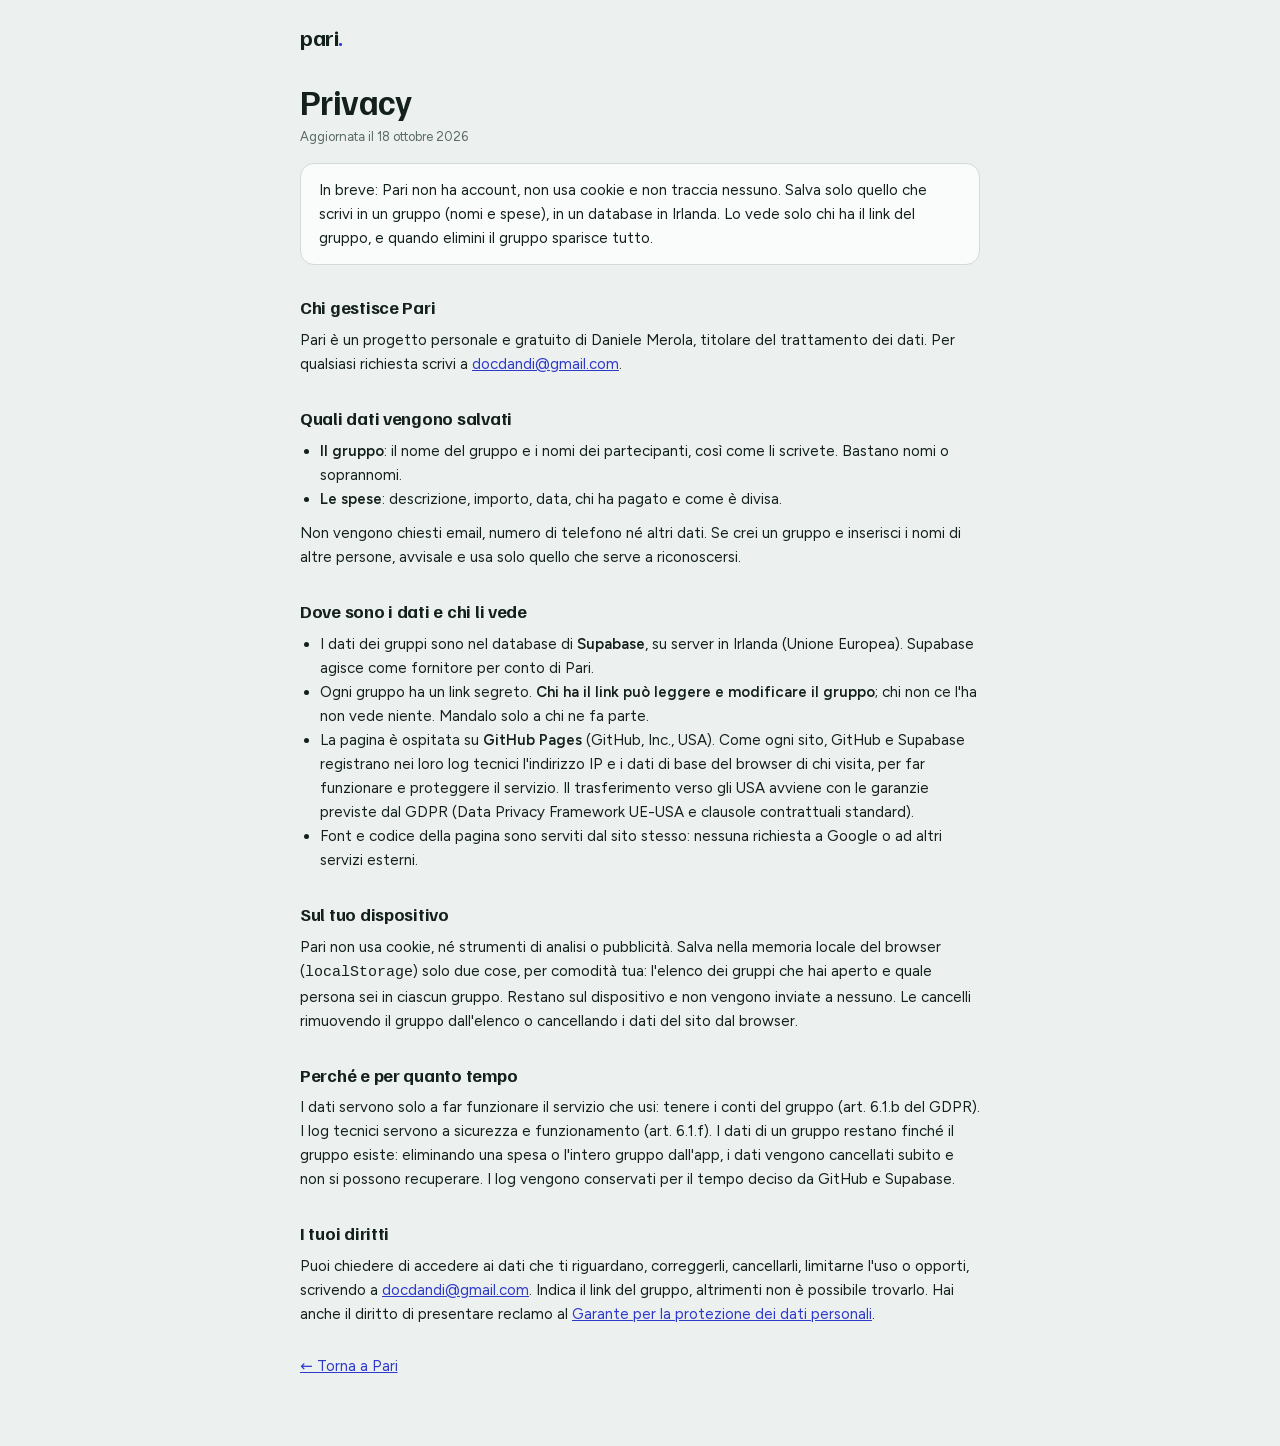
==== privacy.html @ 4722dcc6 "Privacy: font e supabase-js serviti dal sito, pagina informativa Co-Authored-By: Claude Opus 5.5 (1M" ====
<!doctype html>
<html lang="it">
<head>
<meta charset="utf-8">
<meta name="viewport" content="width=device-width,initial-scale=1,viewport-fit=cover">
<meta name="robots" content="noindex">
<meta name="referrer" content="no-referrer">
<title>Privacy · Pari</title>
<link rel="icon" href="data:image/svg+xml,%3Csvg xmlns='http://www.w3.org/2000/svg' viewBox='0 0 32 32'%3E%3Crect width='32' height='32' rx='8' fill='%232E39C9'/%3E%3Ctext x='16' y='23' font-family='Arial' font-weight='700' font-size='20' text-anchor='middle' fill='white'%3Ep%3C/text%3E%3C/svg%3E">
<link rel="stylesheet" href="fonts/fonts.css">
<style>
:root{
  --bg:#ECF0EE; --surface:#FAFCFB; --ink:#13201C; --muted:#5A6A65; --line:#D2DBD7; --accent:#2E39C9;
  --f-display:"Familjen Grotesk", "Helvetica Neue", Arial, sans-serif;
  --f-body:"Figtree", system-ui, -apple-system, "Segoe UI", sans-serif;
}
@media (prefers-color-scheme: dark){ :root:not([data-theme="light"]){
  --bg:#0E1412; --surface:#161E1B; --ink:#E4EBE8; --muted:#90A09B; --line:#29342F; --accent:#8E97FF; color-scheme:dark;
}}
:root[data-theme="dark"]{
  --bg:#0E1412; --surface:#161E1B; --ink:#E4EBE8; --muted:#90A09B; --line:#29342F; --accent:#8E97FF; color-scheme:dark;
}
*{box-sizing:border-box}
html,body{background:var(--bg)}
body{margin:0;color:var(--ink);font-family:var(--f-body);font-size:15px;line-height:1.6;
  padding:20px max(16px, env(safe-area-inset-right, 0px)) 60px max(16px, env(safe-area-inset-left, 0px))}
main{max-width:680px;margin:0 auto}
a{color:var(--accent)}
.brand{font-family:var(--f-display);font-size:22px;font-weight:700;letter-spacing:-.02em;color:var(--ink);text-decoration:none}
.brand i{font-style:normal;color:var(--accent)}
h1,h2{font-family:var(--f-display);letter-spacing:-.015em;text-wrap:balance}
h1{font-size:clamp(26px,5vw,34px);line-height:1.1;margin:28px 0 6px}
h2{font-size:18px;margin:28px 0 6px}
p,ul{margin:0 0 10px}
ul{padding-left:20px}
.muted{color:var(--muted);font-size:13px}
.card{background:var(--surface);border:1px solid var(--line);border-radius:14px;padding:14px 18px;margin:16px 0}
</style>
</head>
<body>
<main>
<a class="brand" href="./">pari<i>.</i></a>

<h1>Privacy</h1>
<p class="muted">Aggiornata il 18 ottobre 2026</p>

<div class="card">
<p style="margin:0">In breve: Pari non ha account, non usa cookie e non traccia nessuno. Salva solo quello che scrivi in un gruppo (nomi e spese), in un database in Irlanda. Lo vede solo chi ha il link del gruppo, e quando elimini il gruppo sparisce tutto.</p>
</div>

<h2>Chi gestisce Pari</h2>
<p>Pari è un progetto personale e gratuito di Daniele Merola, titolare del trattamento dei dati. Per qualsiasi richiesta scrivi a <a href="mailto:docdandi@gmail.com">docdandi@gmail.com</a>.</p>

<h2>Quali dati vengono salvati</h2>
<ul>
  <li><b>Il gruppo</b>: il nome del gruppo e i nomi dei partecipanti, così come li scrivete. Bastano nomi o soprannomi.</li>
  <li><b>Le spese</b>: descrizione, importo, data, chi ha pagato e come è divisa.</li>
</ul>
<p>Non vengono chiesti email, numero di telefono né altri dati. Se crei un gruppo e inserisci i nomi di altre persone, avvisale e usa solo quello che serve a riconoscersi.</p>

<h2>Dove sono i dati e chi li vede</h2>
<ul>
  <li>I dati dei gruppi sono nel database di <b>Supabase</b>, su server in Irlanda (Unione Europea). Supabase agisce come fornitore per conto di Pari.</li>
  <li>Ogni gruppo ha un link segreto. <b>Chi ha il link può leggere e modificare il gruppo</b>; chi non ce l'ha non vede niente. Mandalo solo a chi ne fa parte.</li>
  <li>La pagina è ospitata su <b>GitHub Pages</b> (GitHub, Inc., USA). Come ogni sito, GitHub e Supabase registrano nei loro log tecnici l'indirizzo IP e i dati di base del browser di chi visita, per far funzionare e proteggere il servizio. Il trasferimento verso gli USA avviene con le garanzie previste dal GDPR (Data Privacy Framework UE-USA e clausole contrattuali standard).</li>
  <li>Font e codice della pagina sono serviti dal sito stesso: nessuna richiesta a Google o ad altri servizi esterni.</li>
</ul>

<h2>Sul tuo dispositivo</h2>
<p>Pari non usa cookie, né strumenti di analisi o pubblicità. Salva nella memoria locale del browser (<code>localStorage</code>) solo due cose, per comodità tua: l'elenco dei gruppi che hai aperto e quale persona sei in ciascun gruppo. Restano sul dispositivo e non vengono inviate a nessuno. Le cancelli rimuovendo il gruppo dall'elenco o cancellando i dati del sito dal browser.</p>

<h2>Perché e per quanto tempo</h2>
<p>I dati servono solo a far funzionare il servizio che usi: tenere i conti del gruppo (art. 6.1.b del GDPR). I log tecnici servono a sicurezza e funzionamento (art. 6.1.f). I dati di un gruppo restano finché il gruppo esiste: eliminando una spesa o l'intero gruppo dall'app, i dati vengono cancellati subito e non si possono recuperare. I log vengono conservati per il tempo deciso da GitHub e Supabase.</p>

<h2>I tuoi diritti</h2>
<p>Puoi chiedere di accedere ai dati che ti riguardano, correggerli, cancellarli, limitarne l'uso o opporti, scrivendo a <a href="mailto:docdandi@gmail.com">docdandi@gmail.com</a>. Indica il link del gruppo, altrimenti non è possibile trovarlo. Hai anche il diritto di presentare reclamo al <a href="https://www.garanteprivacy.it" rel="noopener">Garante per la protezione dei dati personali</a>.</p>

<p style="margin-top:28px"><a href="./">← Torna a Pari</a></p>
</main>
</body>
</html>
---- fonts/fonts.css ----
/* Font serviti dal sito stesso (niente richieste a Google). Fonte: Google Fonts, licenza SIL OFL. */
/* latin-ext */
@font-face {
  font-family: 'Familjen Grotesk';
  font-style: normal;
  font-weight: 500;
  font-display: swap;
  src: url(FamiljenGrotesk-latin-ext.woff2) format('woff2');
  unicode-range: U+0100-02BA, U+02BD-02C5, U+02C7-02CC, U+02CE-02D7, U+02DD-02FF, U+0304, U+0308, U+0329, U+1D00-1DBF, U+1E00-1E9F, U+1EF2-1EFF, U+2020, U+20A0-20AB, U+20AD-20C4, U+2113, U+2C60-2C7F, U+A720-A7FF;
}
/* latin */
@font-face {
  font-family: 'Familjen Grotesk';
  font-style: normal;
  font-weight: 500;
  font-display: swap;
  src: url(FamiljenGrotesk-latin.woff2) format('woff2');
  unicode-range: U+0000-00FF, U+0131, U+0152-0153, U+02BB-02BC, U+02C6, U+02DA, U+02DC, U+0304, U+0308, U+0329, U+2000-206F, U+20AC, U+2122, U+2191, U+2193, U+2212, U+2215, U+FEFF, U+FFFD;
}
/* latin-ext */
@font-face {
  font-family: 'Familjen Grotesk';
  font-style: normal;
  font-weight: 600;
  font-display: swap;
  src: url(FamiljenGrotesk-latin-ext.woff2) format('woff2');
  unicode-range: U+0100-02BA, U+02BD-02C5, U+02C7-02CC, U+02CE-02D7, U+02DD-02FF, U+0304, U+0308, U+0329, U+1D00-1DBF, U+1E00-1E9F, U+1EF2-1EFF, U+2020, U+20A0-20AB, U+20AD-20C4, U+2113, U+2C60-2C7F, U+A720-A7FF;
}
/* latin */
@font-face {
  font-family: 'Familjen Grotesk';
  font-style: normal;
  font-weight: 600;
  font-display: swap;
  src: url(FamiljenGrotesk-latin.woff2) format('woff2');
  unicode-range: U+0000-00FF, U+0131, U+0152-0153, U+02BB-02BC, U+02C6, U+02DA, U+02DC, U+0304, U+0308, U+0329, U+2000-206F, U+20AC, U+2122, U+2191, U+2193, U+2212, U+2215, U+FEFF, U+FFFD;
}
/* latin-ext */
@font-face {
  font-family: 'Familjen Grotesk';
  font-style: normal;
  font-weight: 700;
  font-display: swap;
  src: url(FamiljenGrotesk-latin-ext.woff2) format('woff2');
  unicode-range: U+0100-02BA, U+02BD-02C5, U+02C7-02CC, U+02CE-02D7, U+02DD-02FF, U+0304, U+0308, U+0329, U+1D00-1DBF, U+1E00-1E9F, U+1EF2-1EFF, U+2020, U+20A0-20AB, U+20AD-20C4, U+2113, U+2C60-2C7F, U+A720-A7FF;
}
/* latin */
@font-face {
  font-family: 'Familjen Grotesk';
  font-style: normal;
  font-weight: 700;
  font-display: swap;
  src: url(FamiljenGrotesk-latin.woff2) format('woff2');
  unicode-range: U+0000-00FF, U+0131, U+0152-0153, U+02BB-02BC, U+02C6, U+02DA, U+02DC, U+0304, U+0308, U+0329, U+2000-206F, U+20AC, U+2122, U+2191, U+2193, U+2212, U+2215, U+FEFF, U+FFFD;
}
/* latin-ext */
@font-face {
  font-family: 'Figtree';
  font-style: normal;
  font-weight: 400;
  font-display: swap;
  src: url(Figtree-latin-ext.woff2) format('woff2');
  unicode-range: U+0100-02BA, U+02BD-02C5, U+02C7-02CC, U+02CE-02D7, U+02DD-02FF, U+0304, U+0308, U+0329, U+1D00-1DBF, U+1E00-1E9F, U+1EF2-1EFF, U+2020, U+20A0-20AB, U+20AD-20C4, U+2113, U+2C60-2C7F, U+A720-A7FF;
}
/* latin */
@font-face {
  font-family: 'Figtree';
  font-style: normal;
  font-weight: 400;
  font-display: swap;
  src: url(Figtree-latin.woff2) format('woff2');
  unicode-range: U+0000-00FF, U+0131, U+0152-0153, U+02BB-02BC, U+02C6, U+02DA, U+02DC, U+0304, U+0308, U+0329, U+2000-206F, U+20AC, U+2122, U+2191, U+2193, U+2212, U+2215, U+FEFF, U+FFFD;
}
/* latin-ext */
@font-face {
  font-family: 'Figtree';
  font-style: normal;
  font-weight: 500;
  font-display: swap;
  src: url(Figtree-latin-ext.woff2) format('woff2');
  unicode-range: U+0100-02BA, U+02BD-02C5, U+02C7-02CC, U+02CE-02D7, U+02DD-02FF, U+0304, U+0308, U+0329, U+1D00-1DBF, U+1E00-1E9F, U+1EF2-1EFF, U+2020, U+20A0-20AB, U+20AD-20C4, U+2113, U+2C60-2C7F, U+A720-A7FF;
}
/* latin */
@font-face {
  font-family: 'Figtree';
  font-style: normal;
  font-weight: 500;
  font-display: swap;
  src: url(Figtree-latin.woff2) format('woff2');
  unicode-range: U+0000-00FF, U+0131, U+0152-0153, U+02BB-02BC, U+02C6, U+02DA, U+02DC, U+0304, U+0308, U+0329, U+2000-206F, U+20AC, U+2122, U+2191, U+2193, U+2212, U+2215, U+FEFF, U+FFFD;
}
/* latin-ext */
@font-face {
  font-family: 'Figtree';
  font-style: normal;
  font-weight: 600;
  font-display: swap;
  src: url(Figtree-latin-ext.woff2) format('woff2');
  unicode-range: U+0100-02BA, U+02BD-02C5, U+02C7-02CC, U+02CE-02D7, U+02DD-02FF, U+0304, U+0308, U+0329, U+1D00-1DBF, U+1E00-1E9F, U+1EF2-1EFF, U+2020, U+20A0-20AB, U+20AD-20C4, U+2113, U+2C60-2C7F, U+A720-A7FF;
}
/* latin */
@font-face {
  font-family: 'Figtree';
  font-style: normal;
  font-weight: 600;
  font-display: swap;
  src: url(Figtree-latin.woff2) format('woff2');
  unicode-range: U+0000-00FF, U+0131, U+0152-0153, U+02BB-02BC, U+02C6, U+02DA, U+02DC, U+0304, U+0308, U+0329, U+2000-206F, U+20AC, U+2122, U+2191, U+2193, U+2212, U+2215, U+FEFF, U+FFFD;
}
/* latin-ext */
@font-face {
  font-family: 'IBM Plex Mono';
  font-style: normal;
  font-weight: 400;
  font-display: swap;
  src: url(IBMPlexMono-400-latin-ext.woff2) format('woff2');
  unicode-range: U+0100-02BA, U+02BD-02C5, U+02C7-02CC, U+02CE-02D7, U+02DD-02FF, U+0304, U+0308, U+0329, U+1D00-1DBF, U+1E00-1E9F, U+1EF2-1EFF, U+2020, U+20A0-20AB, U+20AD-20C4, U+2113, U+2C60-2C7F, U+A720-A7FF;
}
/* latin */
@font-face {
  font-family: 'IBM Plex Mono';
  font-style: normal;
  font-weight: 400;
  font-display: swap;
  src: url(IBMPlexMono-400-latin.woff2) format('woff2');
  unicode-range: U+0000-00FF, U+0131, U+0152-0153, U+02BB-02BC, U+02C6, U+02DA, U+02DC, U+0304, U+0308, U+0329, U+2000-206F, U+20AC, U+2122, U+2191, U+2193, U+2212, U+2215, U+FEFF, U+FFFD;
}
/* latin-ext */
@font-face {
  font-family: 'IBM Plex Mono';
  font-style: normal;
  font-weight: 500;
  font-display: swap;
  src: url(IBMPlexMono-500-latin-ext.woff2) format('woff2');
  unicode-range: U+0100-02BA, U+02BD-02C5, U+02C7-02CC, U+02CE-02D7, U+02DD-02FF, U+0304, U+0308, U+0329, U+1D00-1DBF, U+1E00-1E9F, U+1EF2-1EFF, U+2020, U+20A0-20AB, U+20AD-20C4, U+2113, U+2C60-2C7F, U+A720-A7FF;
}
/* latin */
@font-face {
  font-family: 'IBM Plex Mono';
  font-style: normal;
  font-weight: 500;
  font-display: swap;
  src: url(IBMPlexMono-500-latin.woff2) format('woff2');
  unicode-range: U+0000-00FF, U+0131, U+0152-0153, U+02BB-02BC, U+02C6, U+02DA, U+02DC, U+0304, U+0308, U+0329, U+2000-206F, U+20AC, U+2122, U+2191, U+2193, U+2212, U+2215, U+FEFF, U+FFFD;
}
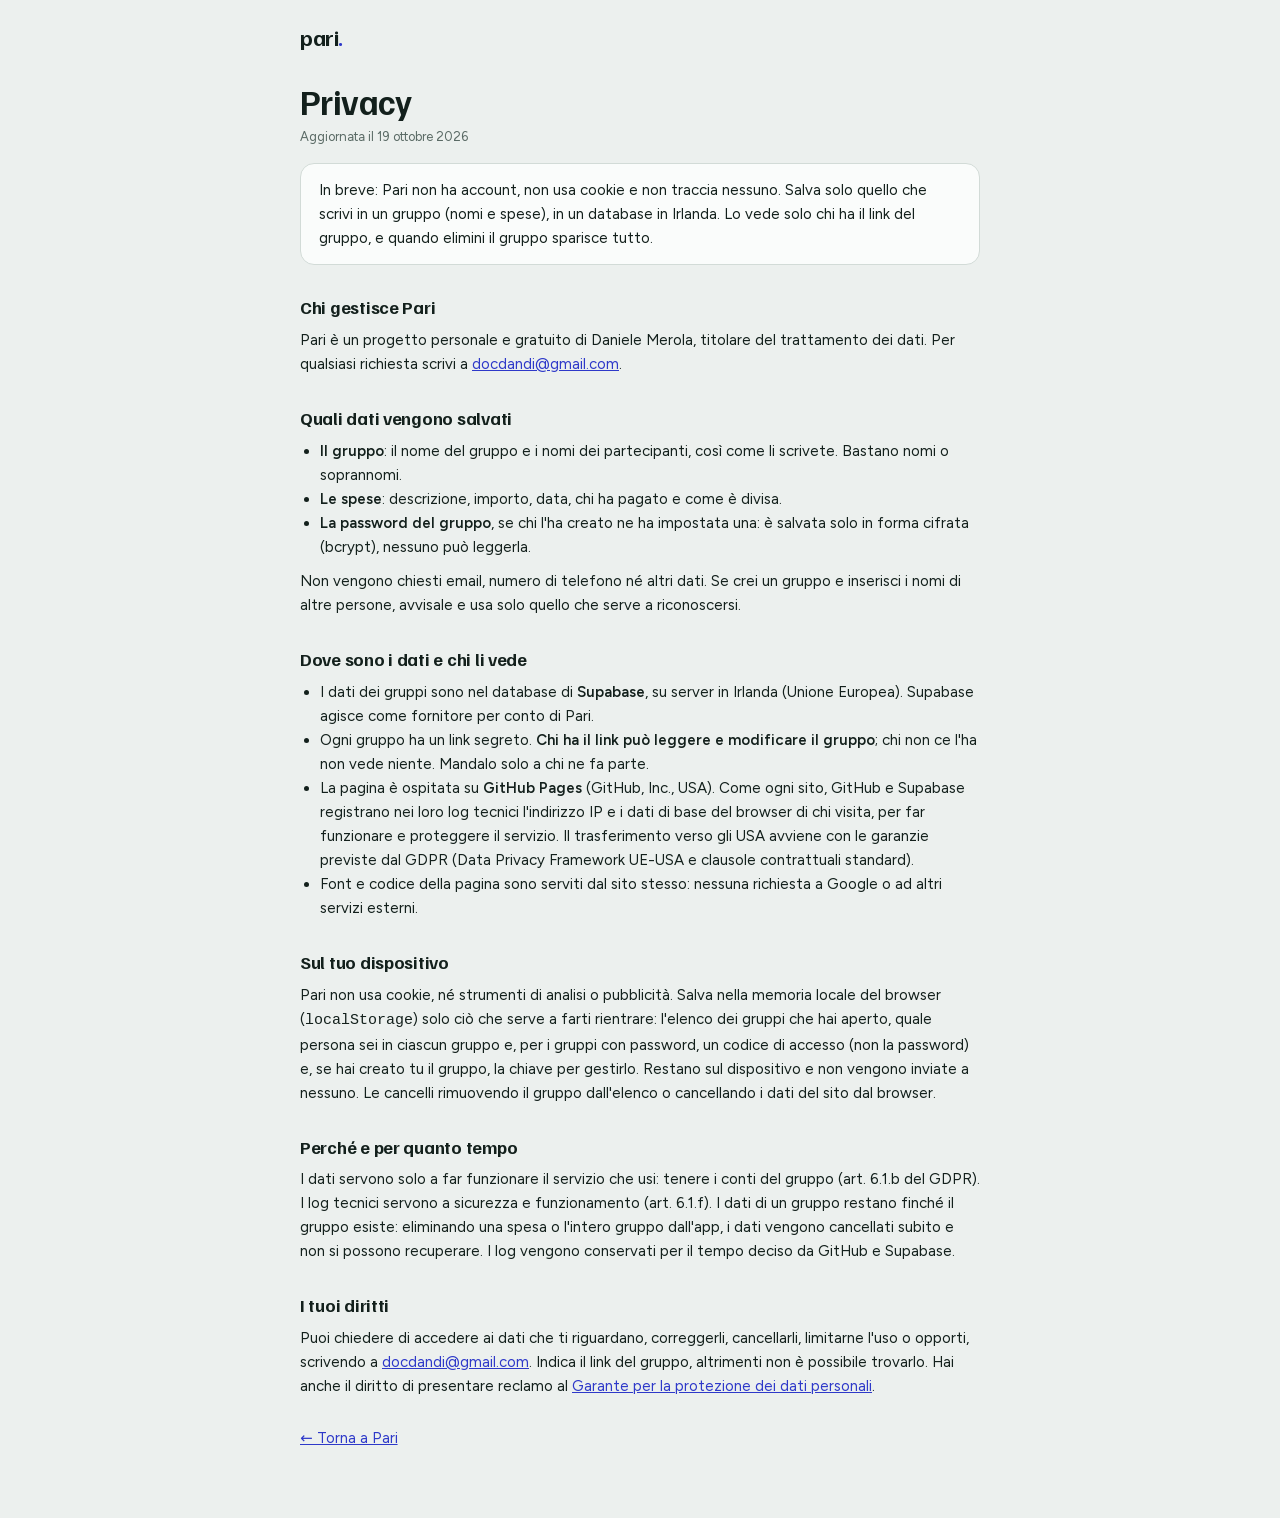
==== commit 79aa226c: "Gruppi privati: password facoltativa gestita da chi crea il gruppo Co-Authored-By: Claude Opus 5.5 (" ====
--- a/privacy.html
+++ b/privacy.html
@@ -3,7 +3,8 @@
 <head>
 <meta charset="utf-8">
 <meta name="viewport" content="width=device-width,initial-scale=1,viewport-fit=cover">
-<meta name="robots" content="noindex">
+<meta name="description" content="Come Pari tratta i dati: niente account, niente cookie, niente tracciamento. Nomi e spese su server UE, cancellati quando elimini il gruppo.">
+<link rel="canonical" href="https://dandid.github.io/pari/privacy.html">
 <meta name="referrer" content="no-referrer">
 <title>Privacy · Pari</title>
 <link rel="icon" href="data:image/svg+xml,%3Csvg xmlns='http://www.w3.org/2000/svg' viewBox='0 0 32 32'%3E%3Crect width='32' height='32' rx='8' fill='%232E39C9'/%3E%3Ctext x='16' y='23' font-family='Arial' font-weight='700' font-size='20' text-anchor='middle' fill='white'%3Ep%3C/text%3E%3C/svg%3E">
@@ -42,7 +43,7 @@
 <a class="brand" href="./">pari<i>.</i></a>
 
 <h1>Privacy</h1>
-<p class="muted">Aggiornata il 18 ottobre 2026</p>
+<p class="muted">Aggiornata il 19 ottobre 2026</p>
 
 <div class="card">
 <p style="margin:0">In breve: Pari non ha account, non usa cookie e non traccia nessuno. Salva solo quello che scrivi in un gruppo (nomi e spese), in un database in Irlanda. Lo vede solo chi ha il link del gruppo, e quando elimini il gruppo sparisce tutto.</p>
@@ -55,6 +56,7 @@
 <ul>
   <li><b>Il gruppo</b>: il nome del gruppo e i nomi dei partecipanti, così come li scrivete. Bastano nomi o soprannomi.</li>
   <li><b>Le spese</b>: descrizione, importo, data, chi ha pagato e come è divisa.</li>
+  <li><b>La password del gruppo</b>, se chi l'ha creato ne ha impostata una: è salvata solo in forma cifrata (bcrypt), nessuno può leggerla.</li>
 </ul>
 <p>Non vengono chiesti email, numero di telefono né altri dati. Se crei un gruppo e inserisci i nomi di altre persone, avvisale e usa solo quello che serve a riconoscersi.</p>
 
@@ -67,7 +69,7 @@
 </ul>
 
 <h2>Sul tuo dispositivo</h2>
-<p>Pari non usa cookie, né strumenti di analisi o pubblicità. Salva nella memoria locale del browser (<code>localStorage</code>) solo due cose, per comodità tua: l'elenco dei gruppi che hai aperto e quale persona sei in ciascun gruppo. Restano sul dispositivo e non vengono inviate a nessuno. Le cancelli rimuovendo il gruppo dall'elenco o cancellando i dati del sito dal browser.</p>
+<p>Pari non usa cookie, né strumenti di analisi o pubblicità. Salva nella memoria locale del browser (<code>localStorage</code>) solo ciò che serve a farti rientrare: l'elenco dei gruppi che hai aperto, quale persona sei in ciascun gruppo e, per i gruppi con password, un codice di accesso (non la password) e, se hai creato tu il gruppo, la chiave per gestirlo. Restano sul dispositivo e non vengono inviate a nessuno. Le cancelli rimuovendo il gruppo dall'elenco o cancellando i dati del sito dal browser.</p>
 
 <h2>Perché e per quanto tempo</h2>
 <p>I dati servono solo a far funzionare il servizio che usi: tenere i conti del gruppo (art. 6.1.b del GDPR). I log tecnici servono a sicurezza e funzionamento (art. 6.1.f). I dati di un gruppo restano finché il gruppo esiste: eliminando una spesa o l'intero gruppo dall'app, i dati vengono cancellati subito e non si possono recuperare. I log vengono conservati per il tempo deciso da GitHub e Supabase.</p>
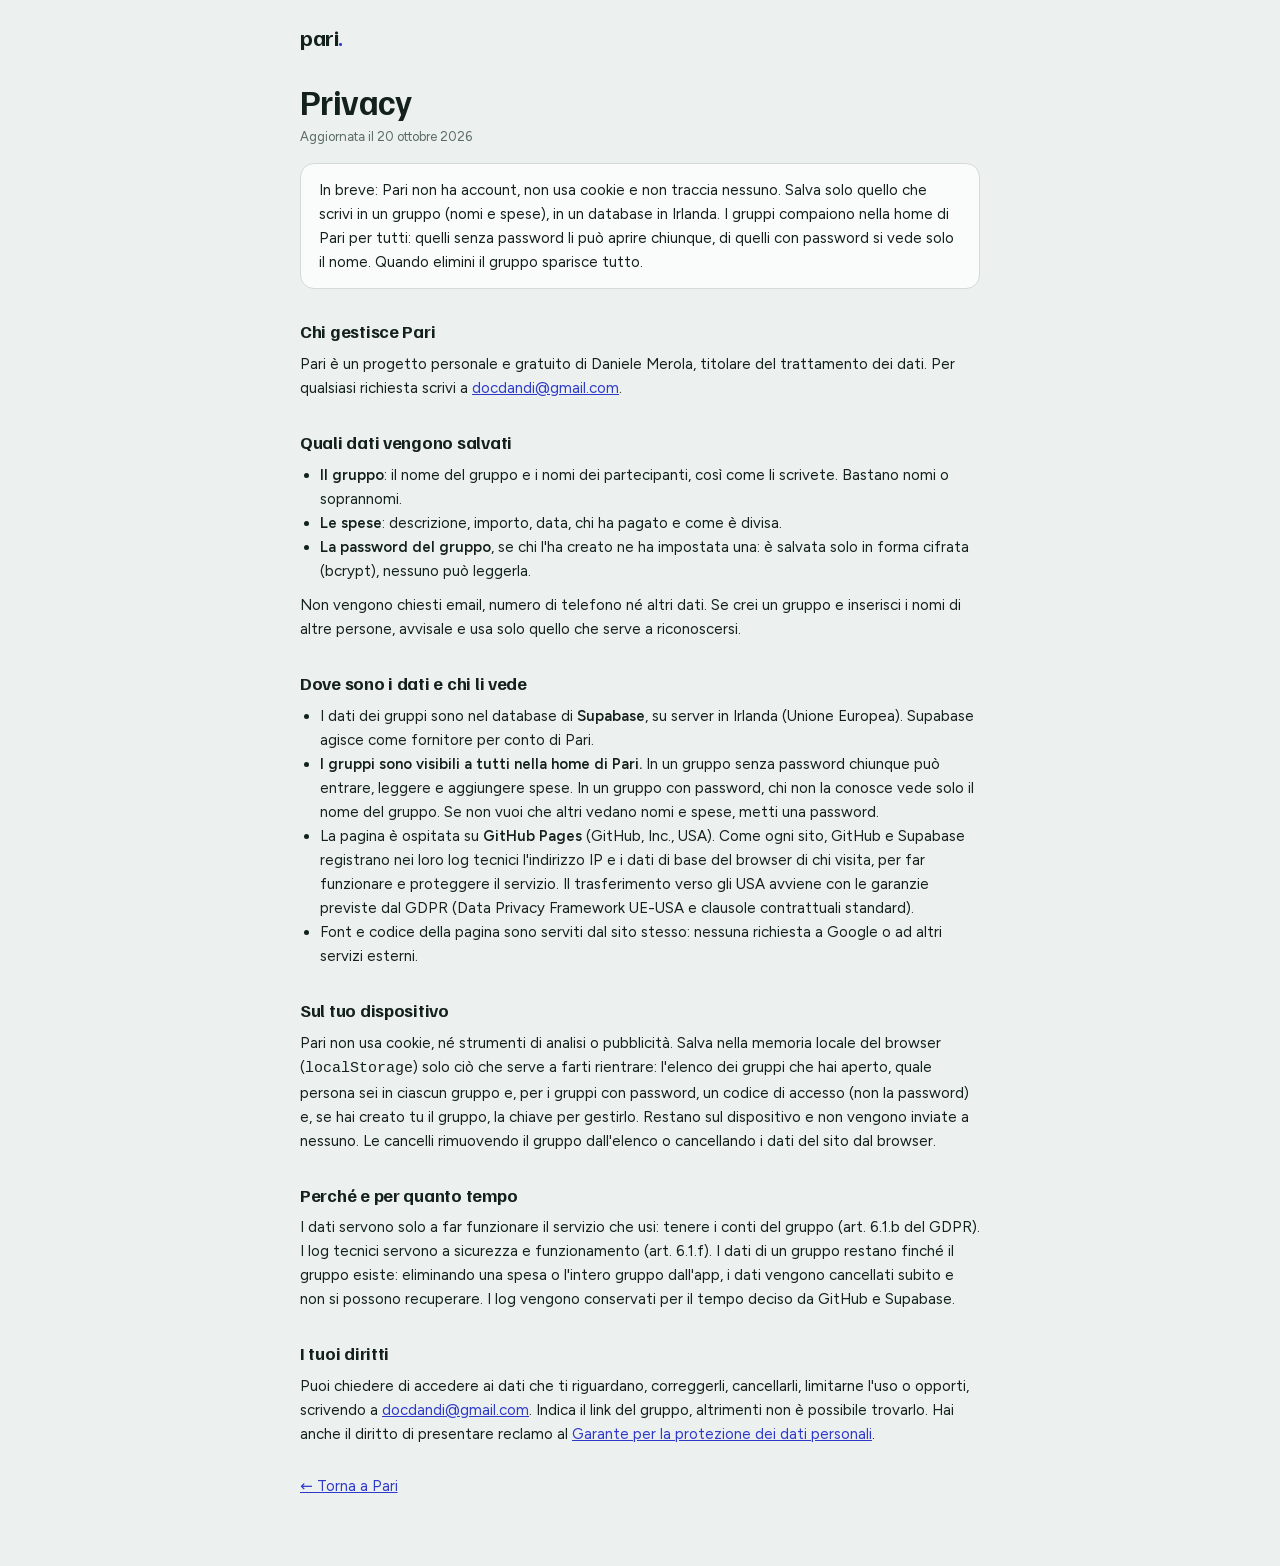
==== commit 764912c6: "La home mostra tutti i gruppi, non solo quelli aperti sul dispositivo Nuova funzione pari_list: tutt" ====
--- a/privacy.html
+++ b/privacy.html
@@ -7,7 +7,7 @@
 <link rel="canonical" href="https://dandid.github.io/pari/privacy.html">
 <meta name="referrer" content="no-referrer">
 <title>Privacy · Pari</title>
-<link rel="icon" href="data:image/svg+xml,%3Csvg xmlns='http://www.w3.org/2000/svg' viewBox='0 0 32 32'%3E%3Crect width='32' height='32' rx='8' fill='%232E39C9'/%3E%3Ctext x='16' y='23' font-family='Arial' font-weight='700' font-size='20' text-anchor='middle' fill='white'%3Ep%3C/text%3E%3C/svg%3E">
+<link rel="icon" type="image/png" sizes="32x32" href="img/favicon-32.png">
 <link rel="stylesheet" href="fonts/fonts.css">
 <style>
 :root{
@@ -43,10 +43,10 @@
 <a class="brand" href="./">pari<i>.</i></a>
 
 <h1>Privacy</h1>
-<p class="muted">Aggiornata il 19 ottobre 2026</p>
+<p class="muted">Aggiornata il 20 ottobre 2026</p>
 
 <div class="card">
-<p style="margin:0">In breve: Pari non ha account, non usa cookie e non traccia nessuno. Salva solo quello che scrivi in un gruppo (nomi e spese), in un database in Irlanda. Lo vede solo chi ha il link del gruppo, e quando elimini il gruppo sparisce tutto.</p>
+<p style="margin:0">In breve: Pari non ha account, non usa cookie e non traccia nessuno. Salva solo quello che scrivi in un gruppo (nomi e spese), in un database in Irlanda. I gruppi compaiono nella home di Pari per tutti: quelli senza password li può aprire chiunque, di quelli con password si vede solo il nome. Quando elimini il gruppo sparisce tutto.</p>
 </div>
 
 <h2>Chi gestisce Pari</h2>
@@ -63,7 +63,7 @@
 <h2>Dove sono i dati e chi li vede</h2>
 <ul>
   <li>I dati dei gruppi sono nel database di <b>Supabase</b>, su server in Irlanda (Unione Europea). Supabase agisce come fornitore per conto di Pari.</li>
-  <li>Ogni gruppo ha un link segreto. <b>Chi ha il link può leggere e modificare il gruppo</b>; chi non ce l'ha non vede niente. Mandalo solo a chi ne fa parte.</li>
+  <li><b>I gruppi sono visibili a tutti nella home di Pari.</b> In un gruppo senza password chiunque può entrare, leggere e aggiungere spese. In un gruppo con password, chi non la conosce vede solo il nome del gruppo. Se non vuoi che altri vedano nomi e spese, metti una password.</li>
   <li>La pagina è ospitata su <b>GitHub Pages</b> (GitHub, Inc., USA). Come ogni sito, GitHub e Supabase registrano nei loro log tecnici l'indirizzo IP e i dati di base del browser di chi visita, per far funzionare e proteggere il servizio. Il trasferimento verso gli USA avviene con le garanzie previste dal GDPR (Data Privacy Framework UE-USA e clausole contrattuali standard).</li>
   <li>Font e codice della pagina sono serviti dal sito stesso: nessuna richiesta a Google o ad altri servizi esterni.</li>
 </ul>
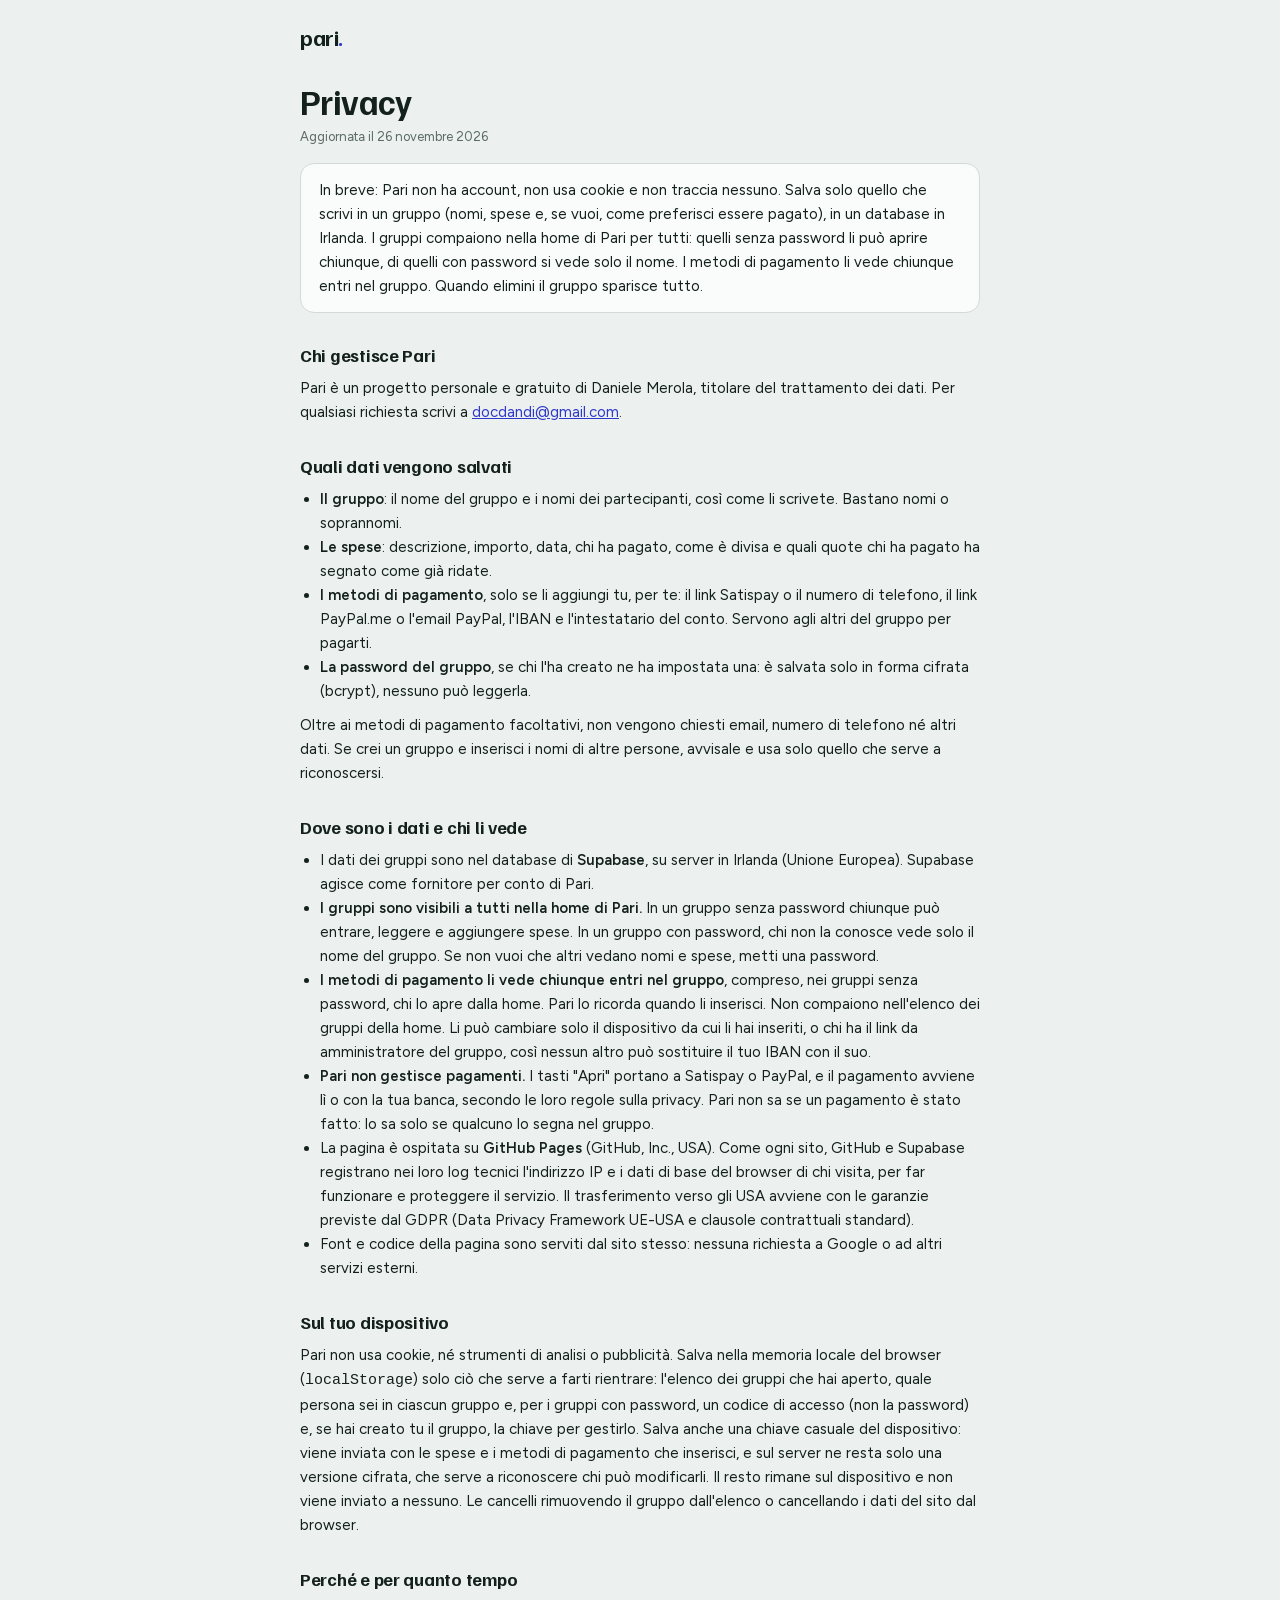
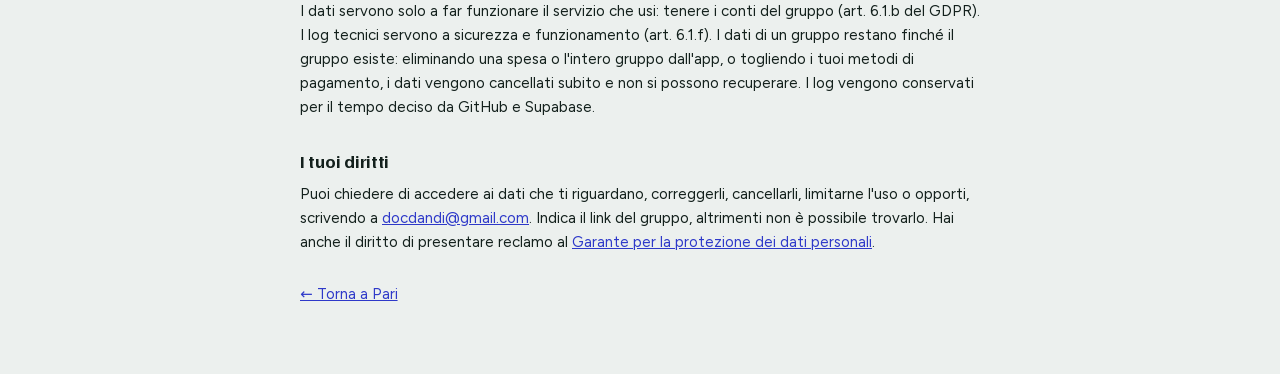
==== commit 6b93948e: "Metodi di pagamento preferiti: Satispay, PayPal e bonifico Ognuno indica come vuole essere pagato; n" ====
--- a/privacy.html
+++ b/privacy.html
@@ -43,10 +43,10 @@
 <a class="brand" href="./">pari<i>.</i></a>
 
 <h1>Privacy</h1>
-<p class="muted">Aggiornata il 20 ottobre 2026</p>
+<p class="muted">Aggiornata il 26 novembre 2026</p>
 
 <div class="card">
-<p style="margin:0">In breve: Pari non ha account, non usa cookie e non traccia nessuno. Salva solo quello che scrivi in un gruppo (nomi e spese), in un database in Irlanda. I gruppi compaiono nella home di Pari per tutti: quelli senza password li può aprire chiunque, di quelli con password si vede solo il nome. Quando elimini il gruppo sparisce tutto.</p>
+<p style="margin:0">In breve: Pari non ha account, non usa cookie e non traccia nessuno. Salva solo quello che scrivi in un gruppo (nomi, spese e, se vuoi, come preferisci essere pagato), in un database in Irlanda. I gruppi compaiono nella home di Pari per tutti: quelli senza password li può aprire chiunque, di quelli con password si vede solo il nome. I metodi di pagamento li vede chiunque entri nel gruppo. Quando elimini il gruppo sparisce tutto.</p>
 </div>
 
 <h2>Chi gestisce Pari</h2>
@@ -55,24 +55,27 @@
 <h2>Quali dati vengono salvati</h2>
 <ul>
   <li><b>Il gruppo</b>: il nome del gruppo e i nomi dei partecipanti, così come li scrivete. Bastano nomi o soprannomi.</li>
-  <li><b>Le spese</b>: descrizione, importo, data, chi ha pagato e come è divisa.</li>
+  <li><b>Le spese</b>: descrizione, importo, data, chi ha pagato, come è divisa e quali quote chi ha pagato ha segnato come già ridate.</li>
+  <li><b>I metodi di pagamento</b>, solo se li aggiungi tu, per te: il link Satispay o il numero di telefono, il link PayPal.me o l'email PayPal, l'IBAN e l'intestatario del conto. Servono agli altri del gruppo per pagarti.</li>
   <li><b>La password del gruppo</b>, se chi l'ha creato ne ha impostata una: è salvata solo in forma cifrata (bcrypt), nessuno può leggerla.</li>
 </ul>
-<p>Non vengono chiesti email, numero di telefono né altri dati. Se crei un gruppo e inserisci i nomi di altre persone, avvisale e usa solo quello che serve a riconoscersi.</p>
+<p>Oltre ai metodi di pagamento facoltativi, non vengono chiesti email, numero di telefono né altri dati. Se crei un gruppo e inserisci i nomi di altre persone, avvisale e usa solo quello che serve a riconoscersi.</p>
 
 <h2>Dove sono i dati e chi li vede</h2>
 <ul>
   <li>I dati dei gruppi sono nel database di <b>Supabase</b>, su server in Irlanda (Unione Europea). Supabase agisce come fornitore per conto di Pari.</li>
   <li><b>I gruppi sono visibili a tutti nella home di Pari.</b> In un gruppo senza password chiunque può entrare, leggere e aggiungere spese. In un gruppo con password, chi non la conosce vede solo il nome del gruppo. Se non vuoi che altri vedano nomi e spese, metti una password.</li>
+  <li><b>I metodi di pagamento li vede chiunque entri nel gruppo</b>, compreso, nei gruppi senza password, chi lo apre dalla home. Pari lo ricorda quando li inserisci. Non compaiono nell'elenco dei gruppi della home. Li può cambiare solo il dispositivo da cui li hai inseriti, o chi ha il link da amministratore del gruppo, così nessun altro può sostituire il tuo IBAN con il suo.</li>
+  <li><b>Pari non gestisce pagamenti.</b> I tasti "Apri" portano a Satispay o PayPal, e il pagamento avviene lì o con la tua banca, secondo le loro regole sulla privacy. Pari non sa se un pagamento è stato fatto: lo sa solo se qualcuno lo segna nel gruppo.</li>
   <li>La pagina è ospitata su <b>GitHub Pages</b> (GitHub, Inc., USA). Come ogni sito, GitHub e Supabase registrano nei loro log tecnici l'indirizzo IP e i dati di base del browser di chi visita, per far funzionare e proteggere il servizio. Il trasferimento verso gli USA avviene con le garanzie previste dal GDPR (Data Privacy Framework UE-USA e clausole contrattuali standard).</li>
   <li>Font e codice della pagina sono serviti dal sito stesso: nessuna richiesta a Google o ad altri servizi esterni.</li>
 </ul>
 
 <h2>Sul tuo dispositivo</h2>
-<p>Pari non usa cookie, né strumenti di analisi o pubblicità. Salva nella memoria locale del browser (<code>localStorage</code>) solo ciò che serve a farti rientrare: l'elenco dei gruppi che hai aperto, quale persona sei in ciascun gruppo e, per i gruppi con password, un codice di accesso (non la password) e, se hai creato tu il gruppo, la chiave per gestirlo. Restano sul dispositivo e non vengono inviate a nessuno. Le cancelli rimuovendo il gruppo dall'elenco o cancellando i dati del sito dal browser.</p>
+<p>Pari non usa cookie, né strumenti di analisi o pubblicità. Salva nella memoria locale del browser (<code>localStorage</code>) solo ciò che serve a farti rientrare: l'elenco dei gruppi che hai aperto, quale persona sei in ciascun gruppo e, per i gruppi con password, un codice di accesso (non la password) e, se hai creato tu il gruppo, la chiave per gestirlo. Salva anche una chiave casuale del dispositivo: viene inviata con le spese e i metodi di pagamento che inserisci, e sul server ne resta solo una versione cifrata, che serve a riconoscere chi può modificarli. Il resto rimane sul dispositivo e non viene inviato a nessuno. Le cancelli rimuovendo il gruppo dall'elenco o cancellando i dati del sito dal browser.</p>
 
 <h2>Perché e per quanto tempo</h2>
-<p>I dati servono solo a far funzionare il servizio che usi: tenere i conti del gruppo (art. 6.1.b del GDPR). I log tecnici servono a sicurezza e funzionamento (art. 6.1.f). I dati di un gruppo restano finché il gruppo esiste: eliminando una spesa o l'intero gruppo dall'app, i dati vengono cancellati subito e non si possono recuperare. I log vengono conservati per il tempo deciso da GitHub e Supabase.</p>
+<p>I dati servono solo a far funzionare il servizio che usi: tenere i conti del gruppo (art. 6.1.b del GDPR). I log tecnici servono a sicurezza e funzionamento (art. 6.1.f). I dati di un gruppo restano finché il gruppo esiste: eliminando una spesa o l'intero gruppo dall'app, o togliendo i tuoi metodi di pagamento, i dati vengono cancellati subito e non si possono recuperare. I log vengono conservati per il tempo deciso da GitHub e Supabase.</p>
 
 <h2>I tuoi diritti</h2>
 <p>Puoi chiedere di accedere ai dati che ti riguardano, correggerli, cancellarli, limitarne l'uso o opporti, scrivendo a <a href="mailto:docdandi@gmail.com">docdandi@gmail.com</a>. Indica il link del gruppo, altrimenti non è possibile trovarlo. Hai anche il diritto di presentare reclamo al <a href="https://www.garanteprivacy.it" rel="noopener">Garante per la protezione dei dati personali</a>.</p>
